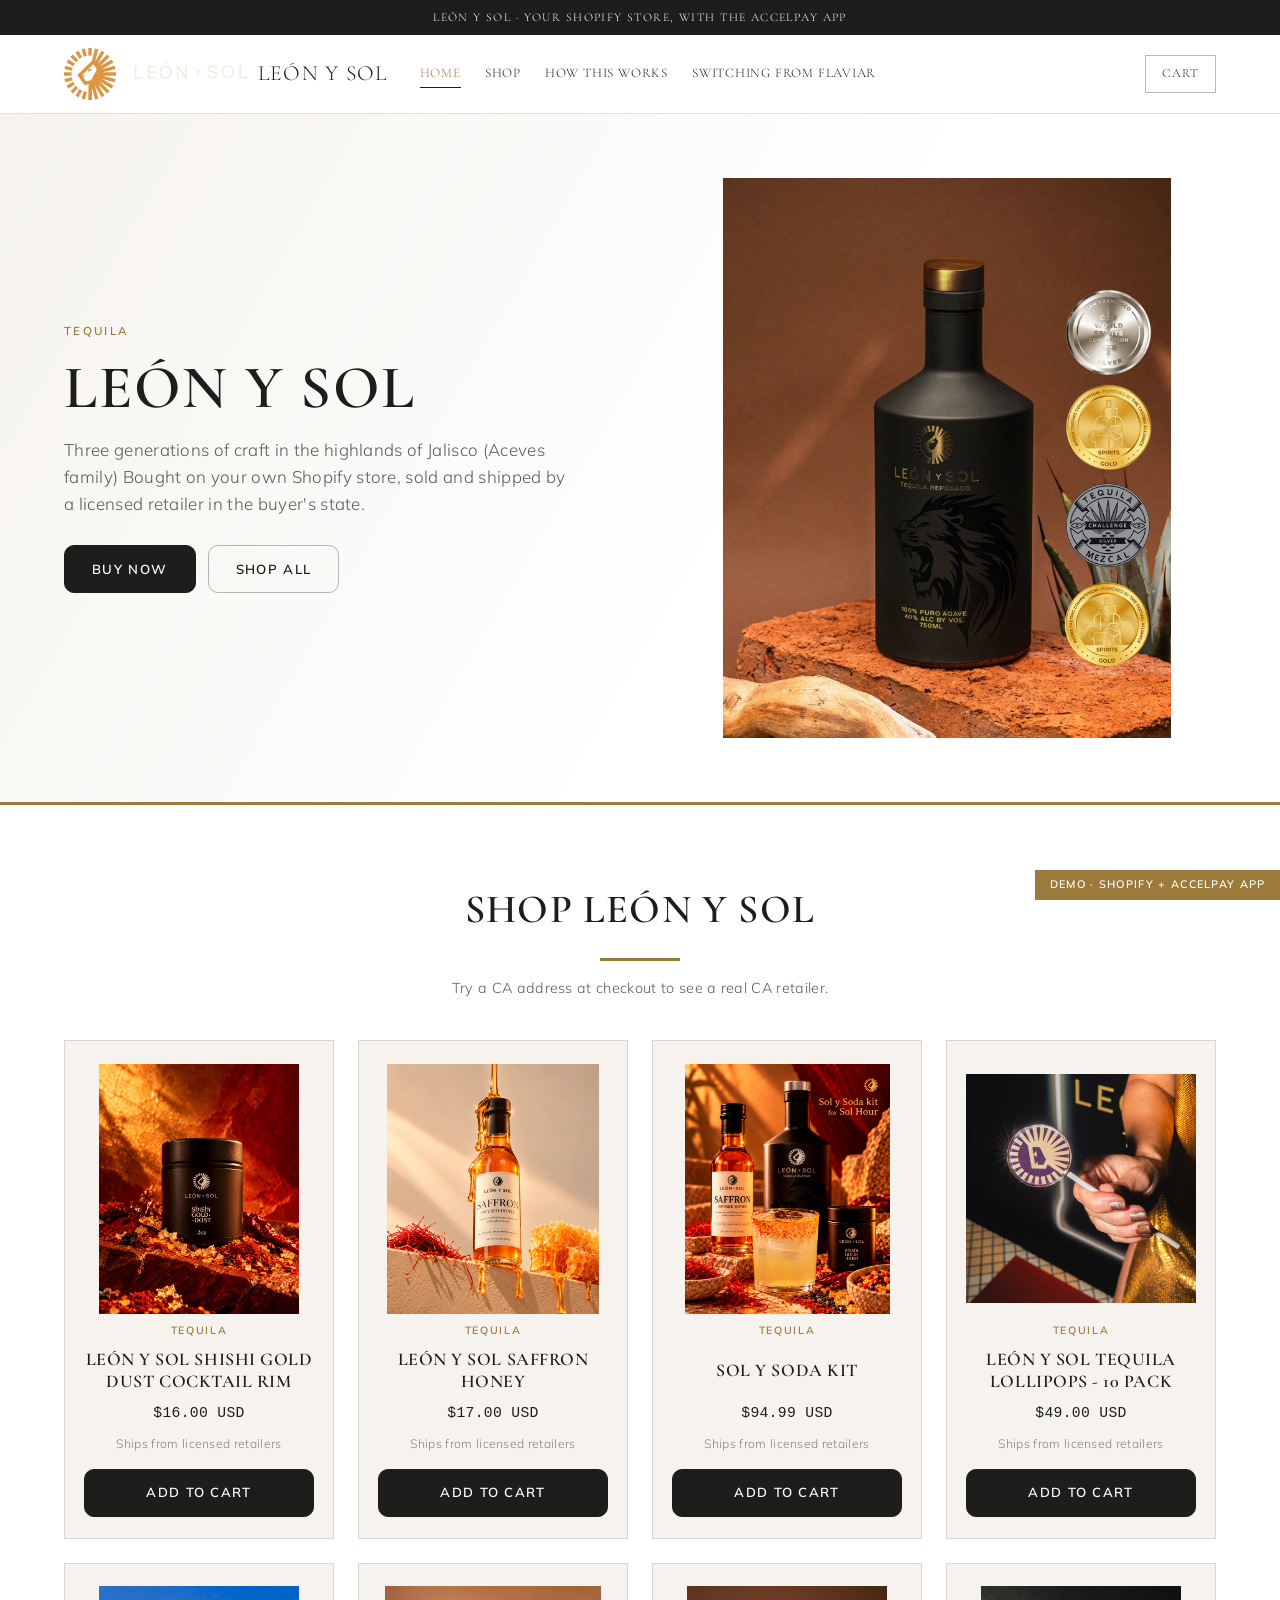
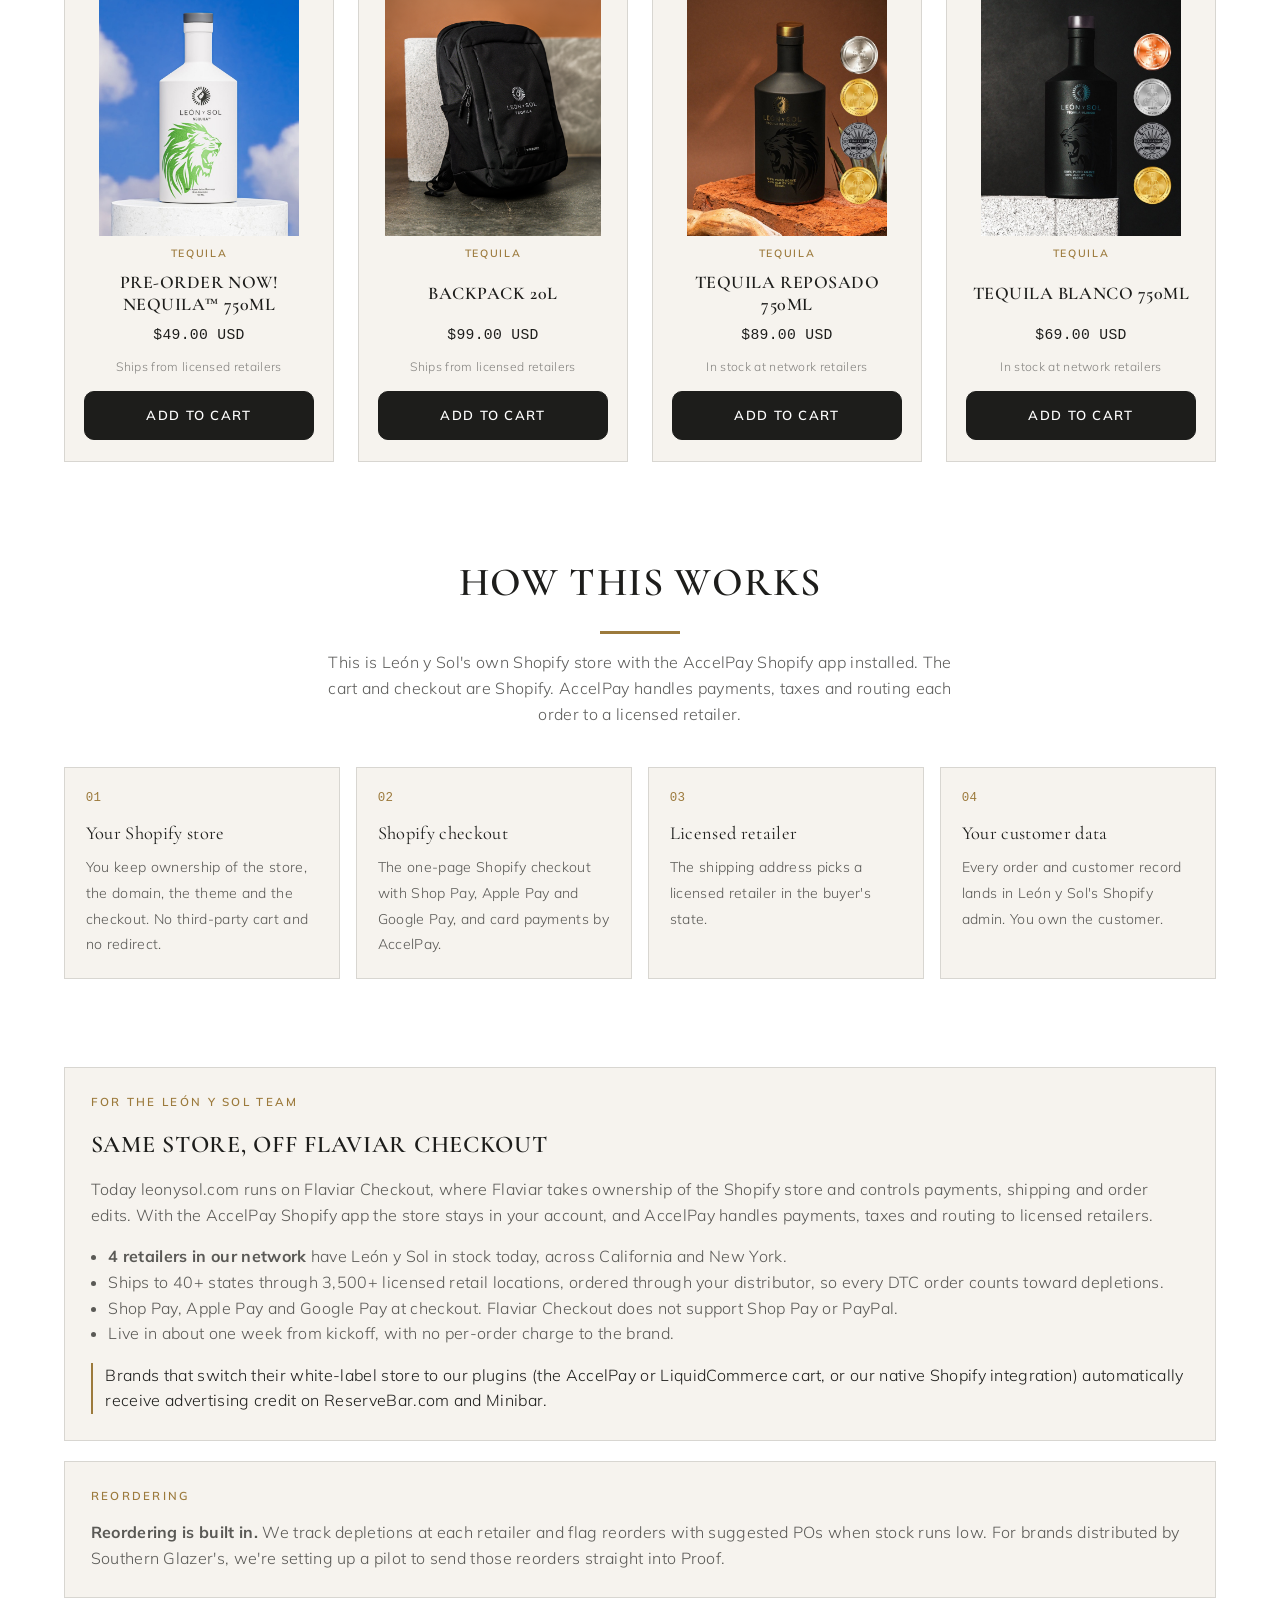
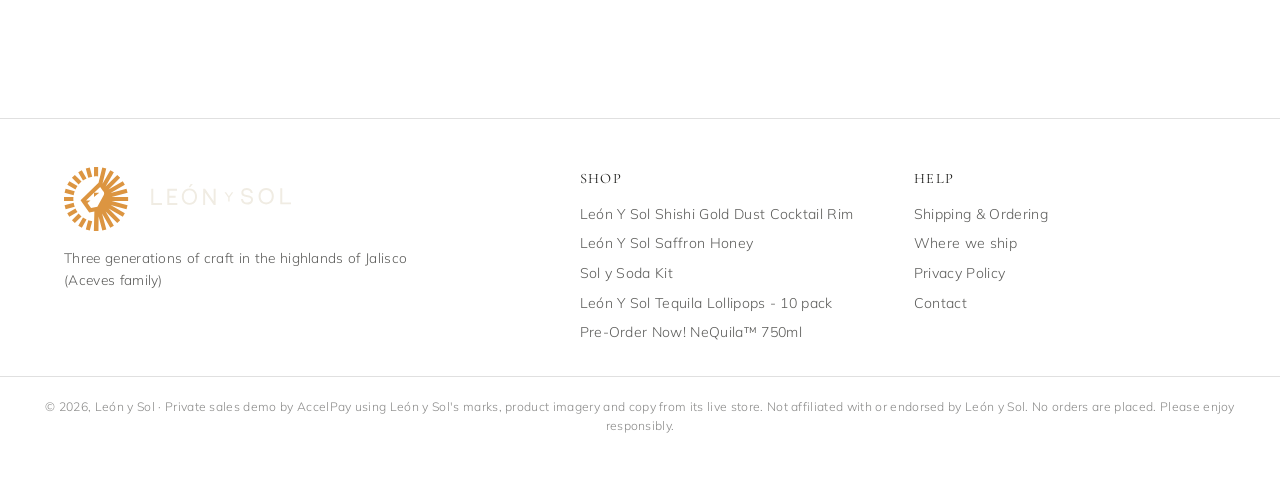
==== index.html @ fed0c5b5 "Flaviar switch demo, Nov 2026" ====
<!doctype html>
<html lang="en">
<head>
<meta charset="utf-8">
<meta name="viewport" content="width=device-width,initial-scale=1">
<title>León y Sol | AccelPay demo</title>
<meta name="robots" content="noindex,nofollow">
<link rel="icon" href="assets/logo.svg">
<link rel="preconnect" href="https://fonts.googleapis.com">
<link rel="preconnect" href="https://fonts.gstatic.com" crossorigin>
<link rel="stylesheet" href="https://fonts.googleapis.com/css2?family=Cormorant+Garamond:wght@500;600;700&family=Mulish:wght@300;400;600;700&display=swap">
<link rel="stylesheet" href="styles.css?v=1">
</head>
<body>
<div class="announce">León y Sol &middot; your Shopify store, with the AccelPay app</div>
<header class="top">
  <div class="hdr">
    <a href="index.html" class="brand-link"><img class="logo" src="assets/logo.svg" alt="León y Sol"><span class="wordmark">León y Sol</span></a>
    <nav class="main">
      <a href="index.html" aria-current="page">Home</a><a href="index.html#shop">Shop</a><a href="index.html#how">How this works</a><a href="index.html#switch">Switching from Flaviar</a>
    </nav>
    <div class="hdr-actions">
      <button class="burger" id="burger" aria-label="Menu">&#9776;</button>
      <button class="cart-pill" data-cart-toggle aria-label="Open cart">
        <span class="lbl">Cart</span>
        <span class="count" data-cart-count hidden>0</span>
      </button>
    </div>
  </div>
</header>

<section class="hero">
  <div class="hero-inner">
    <div>
      <div class="eyebrow">tequila</div>
      <h1>León y Sol</h1>
      <p>Three generations of craft in the highlands of Jalisco (Aceves family) Bought on your own Shopify store, sold and shipped by a licensed retailer in the buyer's state.</p>
      <div style="display:flex;gap:.75rem;flex-wrap:wrap"><a class="btn" href="product.html?p=tequila-reposado-750ml">Buy now</a><a class="btn ghost" href="#shop">Shop all</a></div>
    </div>
    <div class="shot"><img src="assets/p-tequila-reposado-750ml.jpg" alt="Tequila Reposado 750ml"></div>
  </div>
</section>

<section class="band" id="shop">
  <div class="section-head">
    <h2>Shop León y Sol</h2>
    <div class="rule"></div>
    <p style="font-size:.9rem;color:var(--muted)">Try a CA address at checkout to see a real CA retailer.</p>
  </div>
  <div class="grid" id="collection-grid"></div>
</section>

<section class="band" id="how" style="padding-top:1rem">
  <div class="section-head">
    <h2>How this works</h2>
    <div class="rule"></div>
    <p>This is León y Sol's own Shopify store with the AccelPay Shopify app installed. The cart and checkout are Shopify. AccelPay handles payments, taxes and routing each order to a licensed retailer.</p>
  </div>
  <div class="how">
    <div class="step"><span class="n">01</span><b>Your Shopify store</b><span>You keep ownership of the store, the domain, the theme and the checkout. No third-party cart and no redirect.</span></div>
    <div class="step"><span class="n">02</span><b>Shopify checkout</b><span>The one-page Shopify checkout with Shop Pay, Apple Pay and Google Pay, and card payments by AccelPay.</span></div>
    <div class="step"><span class="n">03</span><b>Licensed retailer</b><span>The shipping address picks a licensed retailer in the buyer's state.</span></div>
    <div class="step"><span class="n">04</span><b>Your customer data</b><span>Every order and customer record lands in León y Sol's Shopify admin. You own the customer.</span></div>
  </div>
</section>

<section class="band" id="switch" style="padding-top:1rem">
  <div class="panel">
    <div class="eyebrow">For the León y Sol team</div>
    <h2>Same store, off Flaviar Checkout</h2>
    <p style="margin:0 0 1rem">Today leonysol.com runs on Flaviar Checkout, where Flaviar takes ownership of the Shopify store and controls payments, shipping and order edits. With the AccelPay Shopify app the store stays in your account, and AccelPay handles payments, taxes and routing to licensed retailers.</p>
    <ul style="margin:0 0 1rem;padding-left:1.1rem"><li><b>4 retailers in our network</b> have León y Sol in stock today, across California and New York.</li><li>Ships to 40+ states through 3,500+ licensed retail locations, ordered through your distributor, so every DTC order counts toward depletions.</li><li>Shop Pay, Apple Pay and Google Pay at checkout. Flaviar Checkout does not support Shop Pay or PayPal.</li><li>Live in about one week from kickoff, with no per-order charge to the brand.</li></ul>
    <p class="credit">Brands that switch their white-label store to our plugins (the AccelPay or LiquidCommerce cart, or our native Shopify integration) automatically receive advertising credit on ReserveBar.com and Minibar.</p>
  </div>
  <div class="panel">
    <div class="eyebrow">Reordering</div>
    <p style="margin:0" class="reorder"><b>Reordering is built in.</b> We track depletions at each retailer and flag reorders with suggested POs when stock runs low. For brands distributed by Southern Glazer's, we're setting up a pilot to send those reorders straight into Proof.</p>
  </div>
</section>
<footer class="site">
  <div class="ft">
    <div>
      <img src="assets/logo.svg" alt="León y Sol" style="height:64px;width:auto">
      <p style="font-size:.86rem;margin-top:1rem;max-width:24rem;color:var(--muted)">Three generations of craft in the highlands of Jalisco (Aceves family)</p>
    </div>
    <div><h4>Shop</h4><ul><li><a href="product.html?p=shishi-gold-dust">León Y Sol Shishi Gold Dust Cocktail Rim</a></li><li><a href="product.html?p=saffron-honey">León Y Sol Saffron Honey</a></li><li><a href="product.html?p=sol-y-soda-kit-1">Sol y Soda Kit</a></li><li><a href="product.html?p=10-pack-leon-y-sol-tequila-lollipops">León Y Sol Tequila Lollipops - 10 pack</a></li><li><a href="product.html?p=nequila">Pre-Order Now! NeQuila™ 750ml</a></li></ul></div>
    <div><h4>Help</h4><ul>
      <li><a href="index.html#how">Shipping &amp; Ordering</a></li>
      <li><a href="index.html#how">Where we ship</a></li>
      <li><a href="#">Privacy Policy</a></li>
      <li><a href="#">Contact</a></li></ul></div>
  </div>
  <div class="legal-row">
    &copy; 2026, León y Sol &middot; Private sales demo by AccelPay using León y Sol's marks, product imagery and copy from its live store. Not affiliated with or endorsed by León y Sol.
    No orders are placed. Please enjoy responsibly.
  </div>
</footer>

<div class="scrim" id="scrim"></div>
<aside class="drawer" id="drawer" aria-label="Your cart">
  <div class="dh"><h2>Your cart</h2><button class="x" id="drawer-close" aria-label="Close">&times;</button></div>
  <div class="cols"><span>Product</span><span>Total</span></div>
  <div class="items" id="drawer-items"></div>
  <div class="df" id="drawer-foot"></div>
</aside>
<div class="ribbon">Demo &middot; Shopify + AccelPay app</div>
<script src="data.js?v=1"></script>
<script src="app.js?v=1"></script>
</body>
</html>
---- styles.css ----
/* León y Sol x AccelPay demo. Base: woodsonwhiskey-accelpay-demo. */

:root {
  --black: #ffffff; --panel: #f6f3ee; --panel-2: #ece7df; --ink: #1d1d1b;
  --muted: rgba(29,29,27,.72); --muted-2: rgba(29,29,27,.52); --line: rgba(0,0,0,.12); --line-2: rgba(0,0,0,.28);
  --gold: #1d1d1b; --gold-hi: #9c7a3c; --gold-soft: rgba(0,0,0,.05); --green: #2f6b4f; --red: #c00000;
  --head: #1d1d1b; --btn-ink: #ffffff; --img-bg: #f6f3ee; --drawer-bg: #ffffff; --ann-bg: #1d1d1b; --ann-ink: #ffffff; --co-head-bg: #ffffff;
  --serif: "Cormorant Garamond", Georgia, serif; --sans: "Mulish", -apple-system, BlinkMacSystemFont, "Helvetica Neue", Arial, sans-serif;
  --mono: ui-monospace, SFMono-Regular, Menlo, monospace; --maxw: 1200px; --btn-radius: 10px;
  --cart-glyph: url("data:image/svg+xml;utf8,<svg xmlns='http://www.w3.org/2000/svg' viewBox='0 0 24 24' fill='none' stroke='black' stroke-width='2' stroke-linecap='round' stroke-linejoin='round'><path d='M6 2 3 6v14a2 2 0 0 0 2 2h14a2 2 0 0 0 2-2V6l-3-4z'/><path d='M3 6h18'/><path d='M16 10a4 4 0 0 1-8 0'/></svg>");
}

* { box-sizing: border-box; }
html { scroll-behavior: smooth; }
body {
  margin: 0; background: var(--black); color: var(--ink);
  font-family: var(--sans); font-weight: 300; font-size: 16px; line-height: 1.6;
  letter-spacing: .02em; -webkit-font-smoothing: antialiased;
}
img { max-width: 100%; display: block; }
a { color: inherit; }
button { font: inherit; cursor: pointer; color: inherit; }
:focus-visible { outline: 2px solid var(--gold); outline-offset: 2px; }

/* ---------------------------------------------------------------- header */
.announce {
  background: var(--ann-bg); color: var(--ann-ink); text-align: center;
  font-family: var(--serif); font-size: .74rem; letter-spacing: .12em;
  text-transform: uppercase; padding: .5rem 1rem;
}
header.top { position: sticky; top: 0; z-index: 60; background: var(--black); border-bottom: 1px solid var(--line); }
.hdr { max-width: var(--maxw); margin: 0 auto; padding: .8rem 1.5rem; display: flex; align-items: center; gap: 2rem; }
.hdr img.logo { height: 62px; width: auto; }
nav.main { display: flex; gap: 1.5rem; flex-wrap: wrap; }
nav.main a {
  font-family: var(--serif); font-size: .82rem; letter-spacing: .06em; text-transform: uppercase;
  text-decoration: none; color: var(--head); padding: .2rem 0; border-bottom: 1px solid transparent;
}
nav.main a:hover, nav.main a[aria-current] { color: var(--gold-hi); border-bottom-color: var(--gold); }
.hdr-actions { margin-left: auto; display: flex; align-items: center; gap: .75rem; }
.cart-pill {
  display: inline-flex; align-items: center; gap: .5rem; background: transparent;
  border: 1px solid var(--line-2); color: var(--head); padding: .5rem 1rem;
  font-family: var(--serif); font-size: .78rem; letter-spacing: .08em; text-transform: uppercase;
}
.cart-pill:hover { border-color: var(--gold); color: var(--gold-hi); }
.cart-pill .count {
  background: var(--gold); color: var(--btn-ink); min-width: 1.35rem; height: 1.35rem; border-radius: 999px;
  display: inline-grid; place-items: center; font-family: var(--mono); font-size: .7rem; padding: 0 .3rem;
}
.cart-pill .count[hidden] { display: none; }
.burger { display: none; background: none; border: none; font-size: 1.5rem; line-height: 1; color: var(--head); }

/* ---------------------------------------------------------------- type + buttons */
.eyebrow { font-family: var(--sans); font-size: .72rem; font-weight: 600; letter-spacing: .2em; text-transform: uppercase; color: var(--gold-hi); margin-bottom: .9rem; }
h1, h2, h3 { font-family: var(--serif); font-weight: 400; letter-spacing: .03em; }
.rule { width: 190px; height: 2px; margin: 1.1rem auto 0; background: linear-gradient(90deg, transparent, var(--gold), transparent); }

.btn {
  display: inline-flex; align-items: center; justify-content: center; gap: .5rem;
  background: var(--gold); color: var(--btn-ink); border: 1px solid var(--gold); border-radius: var(--btn-radius, 0);
  padding: .8rem 1.7rem; font-family: var(--sans); font-weight: 600; font-size: .82rem;
  letter-spacing: .1em; text-transform: uppercase; text-decoration: none;
}
.btn:hover { background: var(--gold-hi); border-color: var(--gold-hi); }
.btn.ghost { background: transparent; color: var(--head); border-color: var(--line-2); }
.btn.ghost:hover { border-color: var(--gold); color: var(--gold-hi); }
.btn:disabled { opacity: .4; cursor: not-allowed; }
.btn.block { width: 100%; }

/* ---------------------------------------------------------------- hero */
.hero { position: relative; overflow: hidden; border-bottom: 1px solid var(--line); }
.hero-inner { max-width: var(--maxw); margin: 0 auto; padding: 4rem 1.5rem; display: grid; grid-template-columns: 1.05fr 1fr; gap: 3rem; align-items: center; }
.hero h1 { font-size: clamp(2.3rem, 5.4vw, 3.8rem); line-height: 1.08; margin: 0 0 1rem; text-transform: uppercase; }
.hero p { color: var(--muted); font-size: 1.06rem; margin: 0 0 1.7rem; max-width: 32rem; }
.hero .shot img { width: 100%; max-height: 560px; object-fit: contain; }

/* ---------------------------------------------------------------- sections */
.band { max-width: var(--maxw); margin: 0 auto; padding: 4.5rem 1.5rem; }
.section-head { text-align: center; margin-bottom: 2.5rem; }
.section-head h2 { font-size: clamp(1.8rem, 4vw, 2.5rem); margin: 0; text-transform: uppercase; }
.section-head p { color: var(--muted); margin: 1rem auto 0; max-width: 40rem; }

.grid { display: grid; grid-template-columns: repeat(auto-fill, minmax(240px, 1fr)); gap: 1.5rem; }
.card {
  background: var(--panel); border: 1px solid var(--line); padding: 1.4rem 1.2rem 1.3rem;
  display: flex; flex-direction: column; gap: .55rem; text-align: center; text-decoration: none; color: inherit;
}
.card:hover { border-color: var(--gold); }
.card .shot { height: 250px; display: grid; place-items: center; overflow: hidden; }
.card .shot img { max-height: 250px; width: auto; object-fit: contain; }
.card h3 { font-size: 1.12rem; margin: 0; line-height: 1.25; text-transform: uppercase; min-height: 2.8rem; display: grid; place-items: center; }
.card .tag { font-size: .66rem; font-weight: 600; letter-spacing: .16em; text-transform: uppercase; color: var(--gold-hi); }
.card .price { font-family: var(--mono); font-size: .92rem; margin-top: auto; }
.card .avail { font-size: .76rem; color: var(--muted-2); }

.split { display: grid; grid-template-columns: 1fr 1fr; gap: 3rem; align-items: center; }
.split img { width: 100%; }
.split p { color: var(--muted); }

/* how it works */
.how { display: grid; grid-template-columns: repeat(4, 1fr); gap: 1rem; }
.how .step { border: 1px solid var(--line); padding: 1.3rem; background: var(--panel); }
.how .step b { display: block; font-family: var(--serif); font-weight: 400; font-size: 1.15rem; margin-bottom: .4rem; color: var(--head); }
.how .step span { font-size: .88rem; color: var(--muted); }
.how .step .n { font-family: var(--mono); color: var(--gold-hi); font-size: .78rem; display: block; margin-bottom: .6rem; }

.rb-note {
  display: flex; align-items: center; gap: .75rem; border: 1px solid var(--line); background: var(--panel);
  padding: .7rem .9rem; font-size: .84rem; color: var(--muted);
}
.rb-note b { color: var(--head); font-weight: 600; }
.rb-note a { color: var(--gold-hi); }
.rb-mark { font-family: var(--serif); font-size: .72rem; letter-spacing: .14em; text-transform: uppercase; border: 1px solid var(--gold); color: var(--gold-hi); padding: .2rem .45rem; white-space: nowrap; }

/* ---------------------------------------------------------------- product page (Shopify theme) */
.pdp { display: grid; grid-template-columns: minmax(0,1fr) minmax(0,1fr); gap: 3rem; align-items: start; }
.pdp .gallery { display: flex; flex-direction: column; gap: .8rem; min-width: 0; }
.pdp .gallery .main { background: var(--img-bg); display: grid; place-items: center; min-height: 420px; }
.pdp .gallery .main img { max-height: 560px; width: auto; object-fit: contain; }
.pdp .thumbs { display: flex; gap: .5rem; }
.pdp .thumbs button { width: 64px; height: 64px; border: 1px solid var(--line); background: var(--img-bg); padding: 3px; display: grid; place-items: center; }
.pdp .thumbs button[aria-selected="true"] { border-color: var(--gold); }
.pdp .thumbs img { max-height: 100%; width: auto; }
.pdp .info { display: flex; flex-direction: column; gap: 1rem; min-width: 0; padding-left: 1.5rem; border-left: 1px solid var(--line); }
.pdp h1 { font-size: 2rem; margin: 0; text-transform: uppercase; line-height: 1.15; }
.pdp .price { font-size: 1.05rem; }
.pdp .small { font-size: .8rem; color: var(--muted); }
.pdp .small a { color: var(--gold-hi); }
.pdp .qty-wrap { display: flex; flex-direction: column; gap: .35rem; font-size: .8rem; color: var(--muted); }
.pdp .desc p { color: var(--muted); margin: 0 0 .9rem; font-size: .95rem; }
.pdp .desc b { color: var(--head); font-weight: 600; }
.qty { display: inline-flex; align-items: center; border: 1px solid var(--line-2); width: max-content; }
.qty button { background: none; border: none; width: 2.6rem; min-height: 2.8rem; font-size: 1.1rem; }
.qty span, .qty input { font-family: var(--sans); min-width: 2.2rem; text-align: center; font-size: .95rem; }
.atc { max-width: 380px; }
.fulfil-line { display: flex; gap: .6rem; align-items: flex-start; font-size: .82rem; color: var(--muted); border: 1px solid var(--line); padding: .7rem .8rem; max-width: 460px; }
.fulfil-line img { width: 22px; height: 22px; border-radius: 5px; flex: none; }
.notice { font-size: .85rem; color: var(--muted); border-left: 2px solid var(--gold); padding: .2rem 0 .2rem .75rem; }

/* ---------------------------------------------------------------- Shopify cart drawer (Dawn-style) */
.scrim { position: fixed; inset: 0; background: rgba(0,0,0,.6); opacity: 0; pointer-events: none; transition: opacity .25s; z-index: 90; }
.scrim.on { opacity: 1; pointer-events: auto; }
.drawer { position: fixed; top: 0; right: 0; height: 100%; width: min(420px, 100%); background: var(--drawer-bg); border-left: 1px solid var(--line); z-index: 100; display: flex; flex-direction: column; transform: translateX(100%); transition: transform .28s ease; }
.drawer.on { transform: none; }
.drawer .dh { display: flex; align-items: center; justify-content: space-between; padding: 1.4rem 1.5rem 1rem; }
.drawer .dh h2 { font-size: 1.5rem; margin: 0; }
.drawer .x { background: none; border: none; font-size: 1.7rem; line-height: 1; color: var(--muted); }
.drawer .cols { display: flex; justify-content: space-between; font-size: .66rem; letter-spacing: .12em; text-transform: uppercase; color: var(--muted-2); padding: 0 1.5rem .6rem; border-bottom: 1px solid var(--line); }
.drawer .items { flex: 1; overflow-y: auto; padding: 0 1.5rem; }
.cline { display: grid; grid-template-columns: 76px minmax(0,1fr) auto; gap: 1rem; padding: 1.2rem 0; border-bottom: 1px solid var(--line); }
.cline .im { background: var(--img-bg); display: grid; place-items: center; height: 92px; }
.cline .im img { max-height: 88px; width: auto; }
.cline .nm { font-size: .92rem; line-height: 1.3; }
.cline .pr { font-size: .84rem; color: var(--muted); margin: .2rem 0 .6rem; }
.cline .qrow { display: flex; align-items: center; gap: .6rem; }
.cline .qty button { min-height: 2.2rem; width: 2.2rem; }
.cline .rm { background: none; border: none; color: var(--muted); font-size: 1rem; padding: 0; }
.cline .tot { font-size: .9rem; }
.empty { text-align: center; color: var(--muted); padding: 3rem 1rem; }
.drawer .df { border-top: 1px solid var(--line); padding: 1.2rem 1.5rem 1.5rem; display: flex; flex-direction: column; gap: .7rem; }
.drawer .df .est { display: flex; justify-content: space-between; font-size: 1rem; }
.drawer .df .small { font-size: .78rem; color: var(--muted); }

/* ---------------------------------------------------------------- Shopify one-page checkout */
body.co { background: #fff; color: #141414; font-family: -apple-system, BlinkMacSystemFont, "Segoe UI", Roboto, "Helvetica Neue", Arial, sans-serif; font-weight: 400; letter-spacing: 0; }
.co-head { border-bottom: 1px solid #dedede; background: var(--co-head-bg); }
.co-head .in { max-width: 1100px; margin: 0 auto; padding: .9rem 1.5rem; display: flex; align-items: center; justify-content: space-between; }
.co-head img { height: 54px; width: auto; }
.co-head a.bag { color: var(--gold-hi); font-size: .85rem; text-decoration: none; }
.checkout { display: grid; grid-template-columns: minmax(0,1.15fr) minmax(0,1fr); min-height: calc(100vh - 80px); }
.co-left { padding: 2.2rem clamp(1rem, 4vw, 3.5rem); min-width: 0; }
.co-left .inner { max-width: 560px; margin-left: auto; }
.co-right { background: #f5f5f5; border-left: 1px solid #dedede; padding: 2.2rem clamp(1rem, 3vw, 3rem); min-width: 0; }
.co-right .inner { max-width: 440px; position: sticky; top: 1.5rem; }
.co-h { font-size: 1.3rem; font-weight: 600; margin: 1.8rem 0 .8rem; display: flex; align-items: baseline; justify-content: space-between; gap: 1rem; }
.co-h:first-child { margin-top: 0; }
.co-h small { font-size: .82rem; font-weight: 400; color: #707070; }
.co-field { width: 100%; border: 1px solid #d9d9d9; border-radius: 5px; padding: .85rem .8rem; font: inherit; font-size: .92rem; margin-bottom: .7rem; background: #fff; color: #141414; min-width: 0; }
.co-field:focus { outline: none; border-color: #000; box-shadow: 0 0 0 1px #000; }
.co-row { display: grid; grid-template-columns: 1fr 1fr; gap: .7rem; }
.co-row3 { display: grid; grid-template-columns: 1.3fr 1fr 1fr; gap: .7rem; }
.co-chk { display: flex; gap: .55rem; align-items: center; font-size: .86rem; margin: .1rem 0 .4rem; }
.co-chk input { accent-color: #000; width: 16px; height: 16px; }
.co-empty { background: #f5f5f5; border-radius: 5px; padding: 1rem; font-size: .88rem; color: #707070; }
.rates { border: 1px solid #d9d9d9; border-radius: 5px; overflow: hidden; }
.rate { display: flex; align-items: center; gap: .8rem; padding: .95rem .9rem; border-bottom: 1px solid #d9d9d9; cursor: pointer; }
.rate:last-child { border-bottom: none; }
.rate.on { background: #f6f3ec; box-shadow: inset 0 0 0 1px #000; }
.rate input { accent-color: #000; width: 17px; height: 17px; flex: none; }
.rate .ic { width: 30px; height: 30px; border-radius: 7px; flex: none; }
.rate .t { flex: 1; min-width: 0; font-size: .9rem; }
.rate .t span { display: block; color: #707070; font-size: .8rem; margin-top: .1rem; }
.rate .p { font-size: .9rem; font-weight: 600; white-space: nowrap; }
.callout { display: flex; gap: .55rem; align-items: flex-start; font-size: .78rem; color: #5b4a26; background: #f6f1e6; border: 1px solid #e6dcc6; border-radius: 5px; padding: .6rem .75rem; margin-top: .7rem; }
.callout b { font-weight: 600; }
.callout .dot { width: 8px; height: 8px; border-radius: 50%; background: var(--gold); flex: none; margin-top: .35rem; }
.pay-box { border: 1px solid #d9d9d9; border-radius: 5px; overflow: hidden; }
.pay-box .ph { display: flex; justify-content: space-between; align-items: center; background: #f6f3ec; padding: .85rem .9rem; border-bottom: 1px solid #d9d9d9; font-size: .9rem; box-shadow: inset 0 0 0 1px #000; }
.pay-box .ph .cards { display: flex; gap: .3rem; }
.pay-box .ph .cards span { font-size: .62rem; font-weight: 700; border: 1px solid #cfcfcf; border-radius: 3px; padding: .1rem .3rem; background: #fff; color: #333; }
.pay-box .pb { padding: .9rem; background: #fafafa; }
.pay-btn { width: 100%; background: #000; color: #fff; border: none; border-radius: 5px; padding: 1.1rem; font-size: 1.05rem; font-weight: 600; margin-top: 1.2rem; }
.pay-btn:disabled { opacity: .4; cursor: not-allowed; }
.co-legal { font-size: .76rem; color: #707070; margin-top: .9rem; }
.co-links { display: flex; gap: 1rem; flex-wrap: wrap; font-size: .76rem; color: #707070; border-top: 1px solid #e3e3e3; margin-top: 2rem; padding-top: 1rem; }
.os-item { display: flex; gap: .9rem; align-items: center; padding: .4rem 0 1rem; }
.os-item .im { width: 64px; height: 64px; border: 1px solid #dedede; border-radius: 8px; background: var(--img-bg); position: relative; display: grid; place-items: center; padding: 4px; flex: none; }
.os-item .im img { max-height: 100%; width: auto; }
.os-item .im .q { position: absolute; top: -9px; right: -9px; background: #666; color: #fff; min-width: 21px; height: 21px; border-radius: 11px; font-size: .74rem; display: grid; place-items: center; padding: 0 5px; }
.os-item .nm { flex: 1; min-width: 0; font-size: .88rem; }
.os-item .nm span { display: block; color: #707070; font-size: .78rem; }
.os-item .pr { font-size: .88rem; }
.os-disc { display: flex; gap: .6rem; margin: .6rem 0 1.2rem; }
.os-disc input { flex: 1; min-width: 0; border: 1px solid #d9d9d9; border-radius: 5px; padding: .8rem; font: inherit; font-size: .9rem; }
.os-disc button { border: 1px solid #d9d9d9; background: #ececec; color: #777; border-radius: 5px; padding: 0 1.1rem; font-weight: 600; }
.os-line { display: flex; justify-content: space-between; font-size: .88rem; padding: .3rem 0; gap: 1rem; }
.os-line .m { color: #555; }
.os-line.total { font-size: 1.2rem; font-weight: 600; padding-top: .8rem; }
.os-line.total small { font-size: .74rem; color: #707070; font-weight: 400; margin-right: .4rem; }
.thanks { max-width: 600px; margin: 0 auto; padding: 4rem 1.5rem; text-align: center; }
.thanks h1 { font-size: 2rem; margin: 0 0 .5rem; font-weight: 600; font-family: inherit; letter-spacing: 0; }
.thanks p { color: #555; }
.thanks .num { font-family: var(--mono); color: #000; }

/* express checkout buttons (Shopify accelerated checkout) */
.xpay { display: grid; grid-template-columns: repeat(3, minmax(0,1fr)); gap: .5rem; }
.xpay .xb { height: 42px; border: none; border-radius: 5px; display: flex; align-items: center; justify-content: center; gap: .15rem; font-family: -apple-system, BlinkMacSystemFont, "Segoe UI", Roboto, Arial, sans-serif; font-size: 1.05rem; color: #fff; letter-spacing: 0; text-transform: none; }
.xpay.big .xb { height: 48px; }
.xpay .xb span { font-weight: 500; }
.xpay .shop { background: #5a31f4; }
.xpay .shop b { font-weight: 800; font-style: italic; letter-spacing: -.02em; margin-right: .1rem; }
.xpay .apple { background: #000; border: 1px solid #333; }
.xpay .google { background: #000; border: 1px solid #333; }
.xpay .google .g { font-weight: 700; background: linear-gradient(90deg,#4285f4,#ea4335,#fbbc05,#34a853); -webkit-background-clip: text; background-clip: text; color: transparent; margin-right: .15rem; }
.xp-title { text-align: center; font-size: .85rem; color: #707070; margin-bottom: .6rem; }
.or { display: flex; align-items: center; gap: .8rem; color: #707070; font-size: .78rem; margin: 1.4rem 0 .6rem; }
.or::before, .or::after { content: ""; flex: 1; height: 1px; background: #dedede; }

/* panel on the home page */
.panel { background: var(--panel); border: 1px solid var(--line); padding: 1.6rem; }
.panel + .panel { margin-top: 1.25rem; }
.panel h2 { margin: 0 0 .8rem; font-size: 1.5rem; text-transform: uppercase; }
.panel p, .panel li { color: var(--muted); }
.panel .credit { border-left: 2px solid var(--gold); padding-left: .8rem; margin: 0; color: var(--ink); }

/* ---------------------------------------------------------------- footer */
footer.site { border-top: 1px solid var(--line); margin-top: 3rem; }
.ft { max-width: var(--maxw); margin: 0 auto; padding: 3rem 1.5rem 2rem; display: grid; grid-template-columns: 1.6fr 1fr 1fr; gap: 2rem; }
.ft h4 { font-family: var(--serif); font-weight: 400; font-size: .9rem; letter-spacing: .1em; text-transform: uppercase; color: var(--head); margin: 0 0 .8rem; }
.ft ul { list-style: none; margin: 0; padding: 0; display: flex; flex-direction: column; gap: .45rem; font-size: .88rem; color: var(--muted); }
.ft a { text-decoration: none; }
.ft a:hover { color: var(--gold-hi); }
.legal-row { border-top: 1px solid var(--line); padding: 1.25rem 1.5rem 3rem; text-align: center; font-size: .76rem; color: var(--muted-2); }

.ribbon { position: fixed; right: 0; bottom: 0; z-index: 120; background: var(--gold); color: var(--btn-ink); font-size: .68rem; font-weight: 600; letter-spacing: .12em; text-transform: uppercase; padding: .4rem .9rem; }

/* ---------------------------------------------------------------- responsive */
@media (max-width: 960px) {
  .pdp { grid-template-columns: 1fr; gap: 1.5rem; }
  .pdp .info { padding-left: 0; border-left: 0; }
  .checkout { grid-template-columns: 1fr; }
  .co-right { border-left: 0; border-top: 1px solid #dedede; order: -1; }
  .co-left .inner, .co-right .inner { margin: 0 auto; position: static; }
  .hero-inner, .split { grid-template-columns: 1fr; gap: 2rem; }
  .how { grid-template-columns: 1fr 1fr; }
  .ft { grid-template-columns: 1fr 1fr; }
}
@media (max-width: 720px) {
  .co-row, .co-row3 { grid-template-columns: 1fr; gap: 0; }
  .pdp .gallery .main { min-height: 300px; }
  .pdp .gallery .main img { max-height: 340px; }
  .hdr { padding: .6rem 1rem; gap: .75rem; position: relative; }
  .hdr img.logo { height: 46px; }
  nav.main { display: none; }
  nav.main.open { display: flex; flex-direction: column; position: absolute; top: 100%; left: 0; right: 0; background: var(--black); border-bottom: 1px solid var(--line); padding: 1rem 1.5rem; gap: .9rem; }
  .burger { display: block; }
  .hdr-actions { margin-left: auto; }
  .cart-pill { padding: .5rem .8rem; }
  .cart-pill .lbl { display: none; }
  .cart-pill::before { content: ""; width: 1rem; height: 1rem; flex: none; background: currentColor; -webkit-mask: var(--cart-glyph) center/contain no-repeat; mask: var(--cart-glyph) center/contain no-repeat; }
  .band { padding: 3rem 1rem; }
  .hero-inner { padding: 2.5rem 1rem; }
  .how { grid-template-columns: 1fr; }
  .ft { grid-template-columns: 1fr; padding: 2.5rem 1rem 1.5rem; }
  .rb-note { flex-wrap: wrap; }
}


.brand-link { display: flex; align-items: center; gap: .6rem; text-decoration: none; }
.hdr img.logo { height: 52px; max-width: 200px; object-fit: contain; }
.wordmark { font-family: var(--serif); font-size: 1.35rem; letter-spacing: .06em; text-transform: uppercase; color: var(--head); white-space: nowrap; }
.co-head img { height: 44px; max-width: 200px; object-fit: contain; }
h1, h2, h3 { font-weight: 600; }
.hero { background: linear-gradient(120deg, var(--panel) 0%, var(--black) 60%); border-bottom: 3px solid var(--gold-hi); }
.rule { background: var(--gold-hi); height: 3px; width: 80px; }
.card .shot { background: var(--img-bg); }
.card:hover { border-color: var(--gold-hi); }
.btn:hover, .btn.ghost:hover { filter: brightness(1.15); }
.panel .credit { border-left-color: var(--gold-hi); }
.ribbon { background: var(--gold-hi); color: #fff; }
.cart-pill .count { background: var(--gold-hi); color: #fff; }
.callout .dot { background: var(--gold-hi); }
@media (max-width: 720px) { .wordmark { display: none; } }
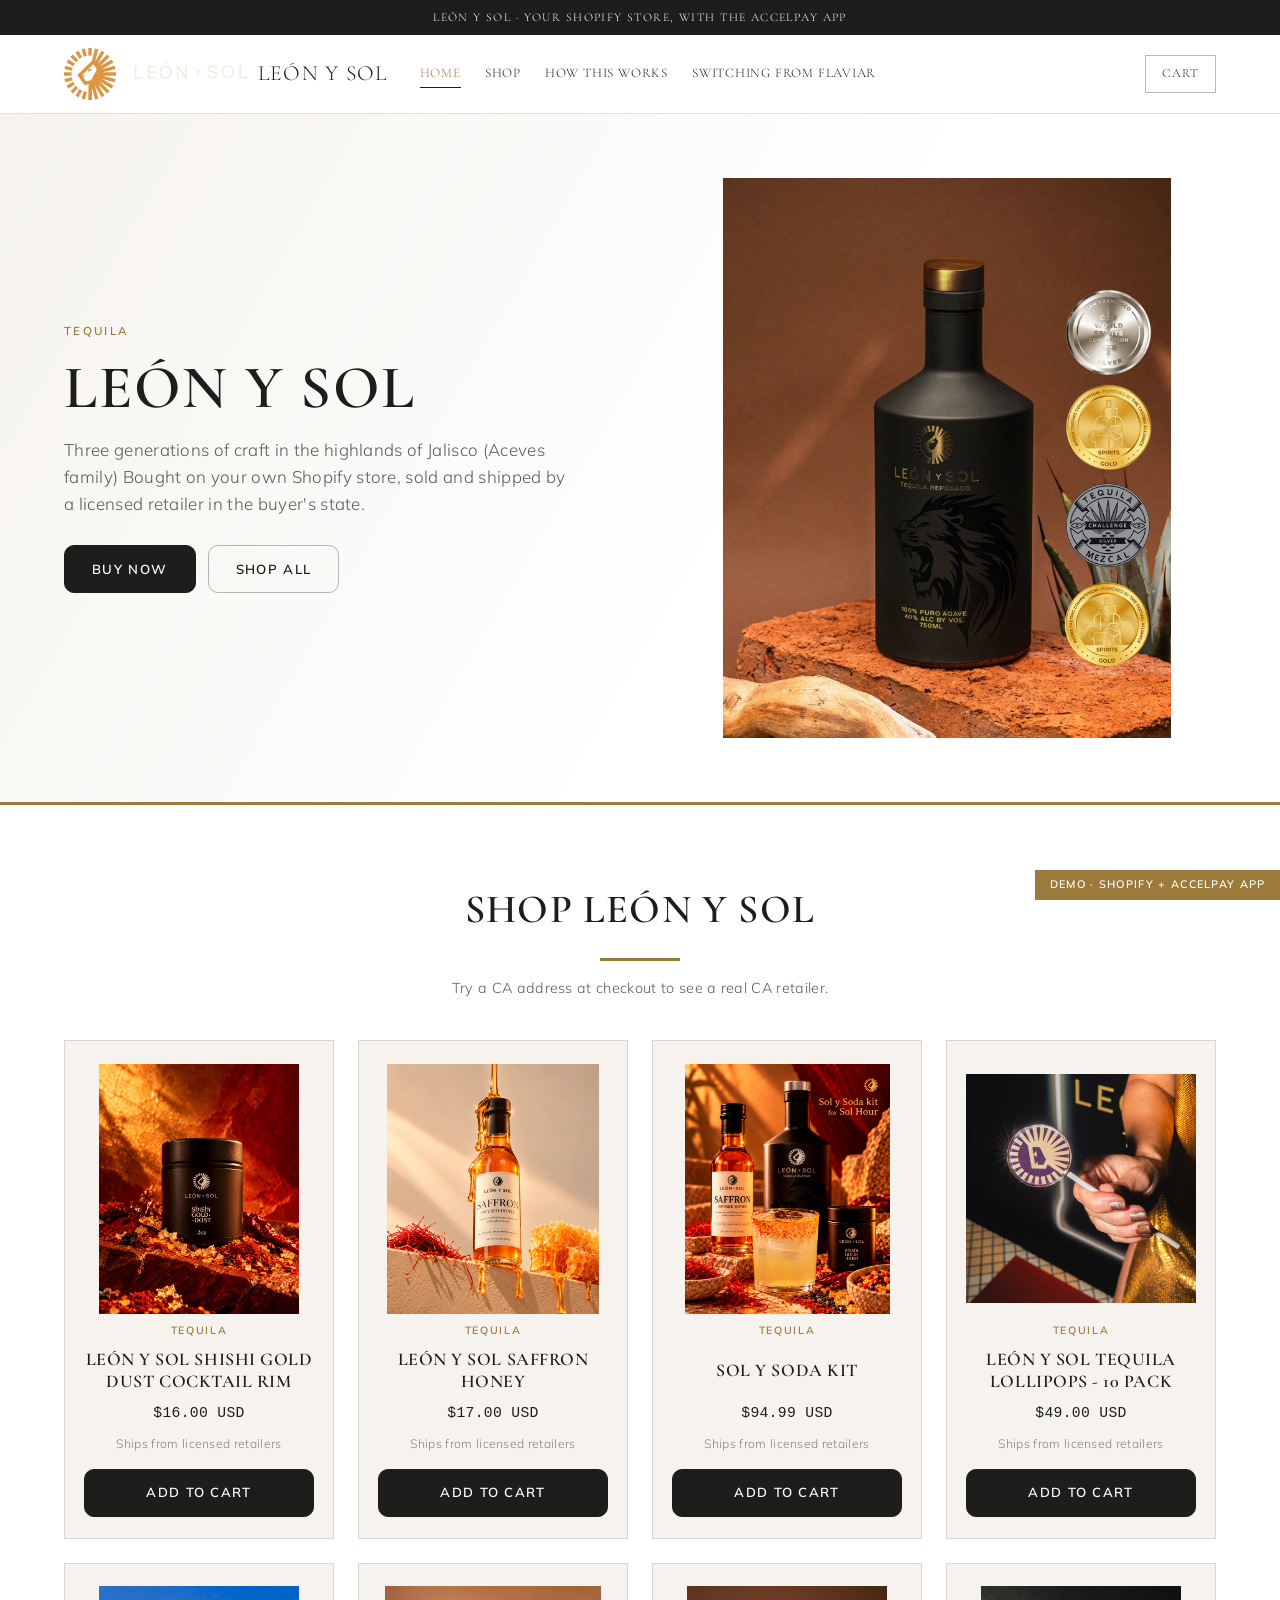
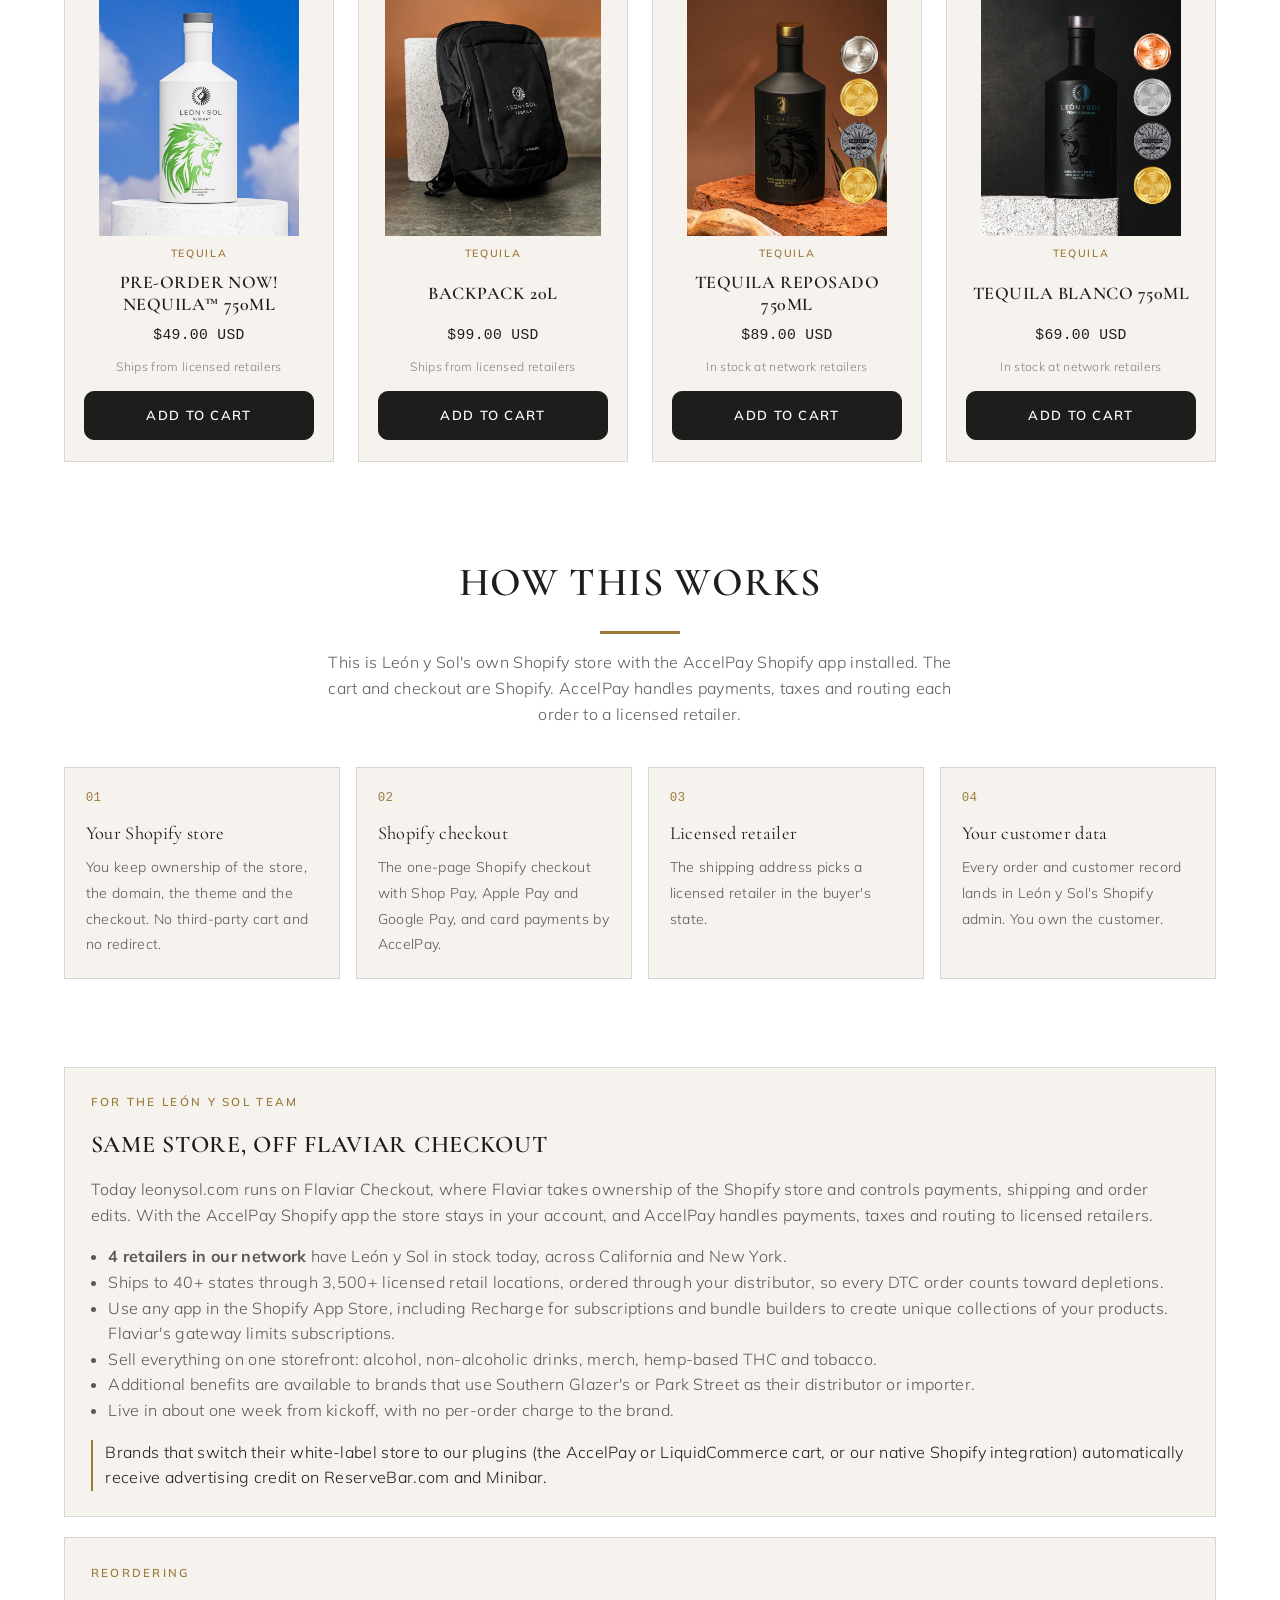
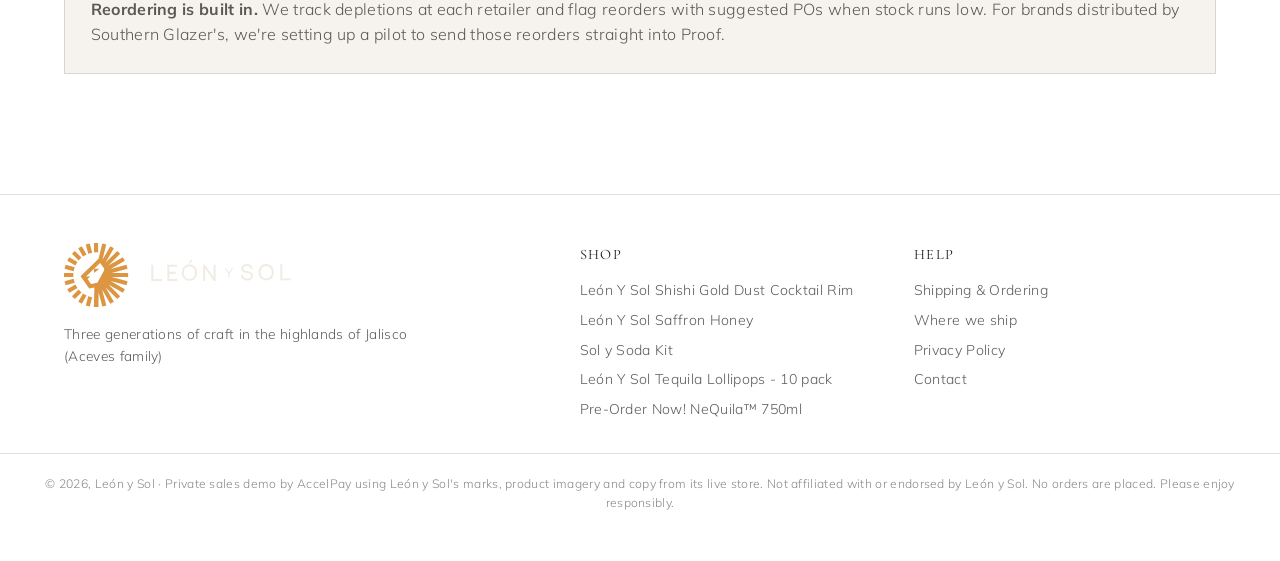
==== commit 151e8c66: "Update value props: Shopify apps, multi-category, distributor benefits" ====
--- a/index.html
+++ b/index.html
@@ -69,7 +69,7 @@
     <div class="eyebrow">For the León y Sol team</div>
     <h2>Same store, off Flaviar Checkout</h2>
     <p style="margin:0 0 1rem">Today leonysol.com runs on Flaviar Checkout, where Flaviar takes ownership of the Shopify store and controls payments, shipping and order edits. With the AccelPay Shopify app the store stays in your account, and AccelPay handles payments, taxes and routing to licensed retailers.</p>
-    <ul style="margin:0 0 1rem;padding-left:1.1rem"><li><b>4 retailers in our network</b> have León y Sol in stock today, across California and New York.</li><li>Ships to 40+ states through 3,500+ licensed retail locations, ordered through your distributor, so every DTC order counts toward depletions.</li><li>Shop Pay, Apple Pay and Google Pay at checkout. Flaviar Checkout does not support Shop Pay or PayPal.</li><li>Live in about one week from kickoff, with no per-order charge to the brand.</li></ul>
+    <ul style="margin:0 0 1rem;padding-left:1.1rem"><li><b>4 retailers in our network</b> have León y Sol in stock today, across California and New York.</li><li>Ships to 40+ states through 3,500+ licensed retail locations, ordered through your distributor, so every DTC order counts toward depletions.</li><li>Use any app in the Shopify App Store, including Recharge for subscriptions and bundle builders to create unique collections of your products. Flaviar's gateway limits subscriptions.</li><li>Sell everything on one storefront: alcohol, non-alcoholic drinks, merch, hemp-based THC and tobacco.</li><li>Additional benefits are available to brands that use Southern Glazer's or Park Street as their distributor or importer.</li><li>Live in about one week from kickoff, with no per-order charge to the brand.</li></ul>
     <p class="credit">Brands that switch their white-label store to our plugins (the AccelPay or LiquidCommerce cart, or our native Shopify integration) automatically receive advertising credit on ReserveBar.com and Minibar.</p>
   </div>
   <div class="panel">
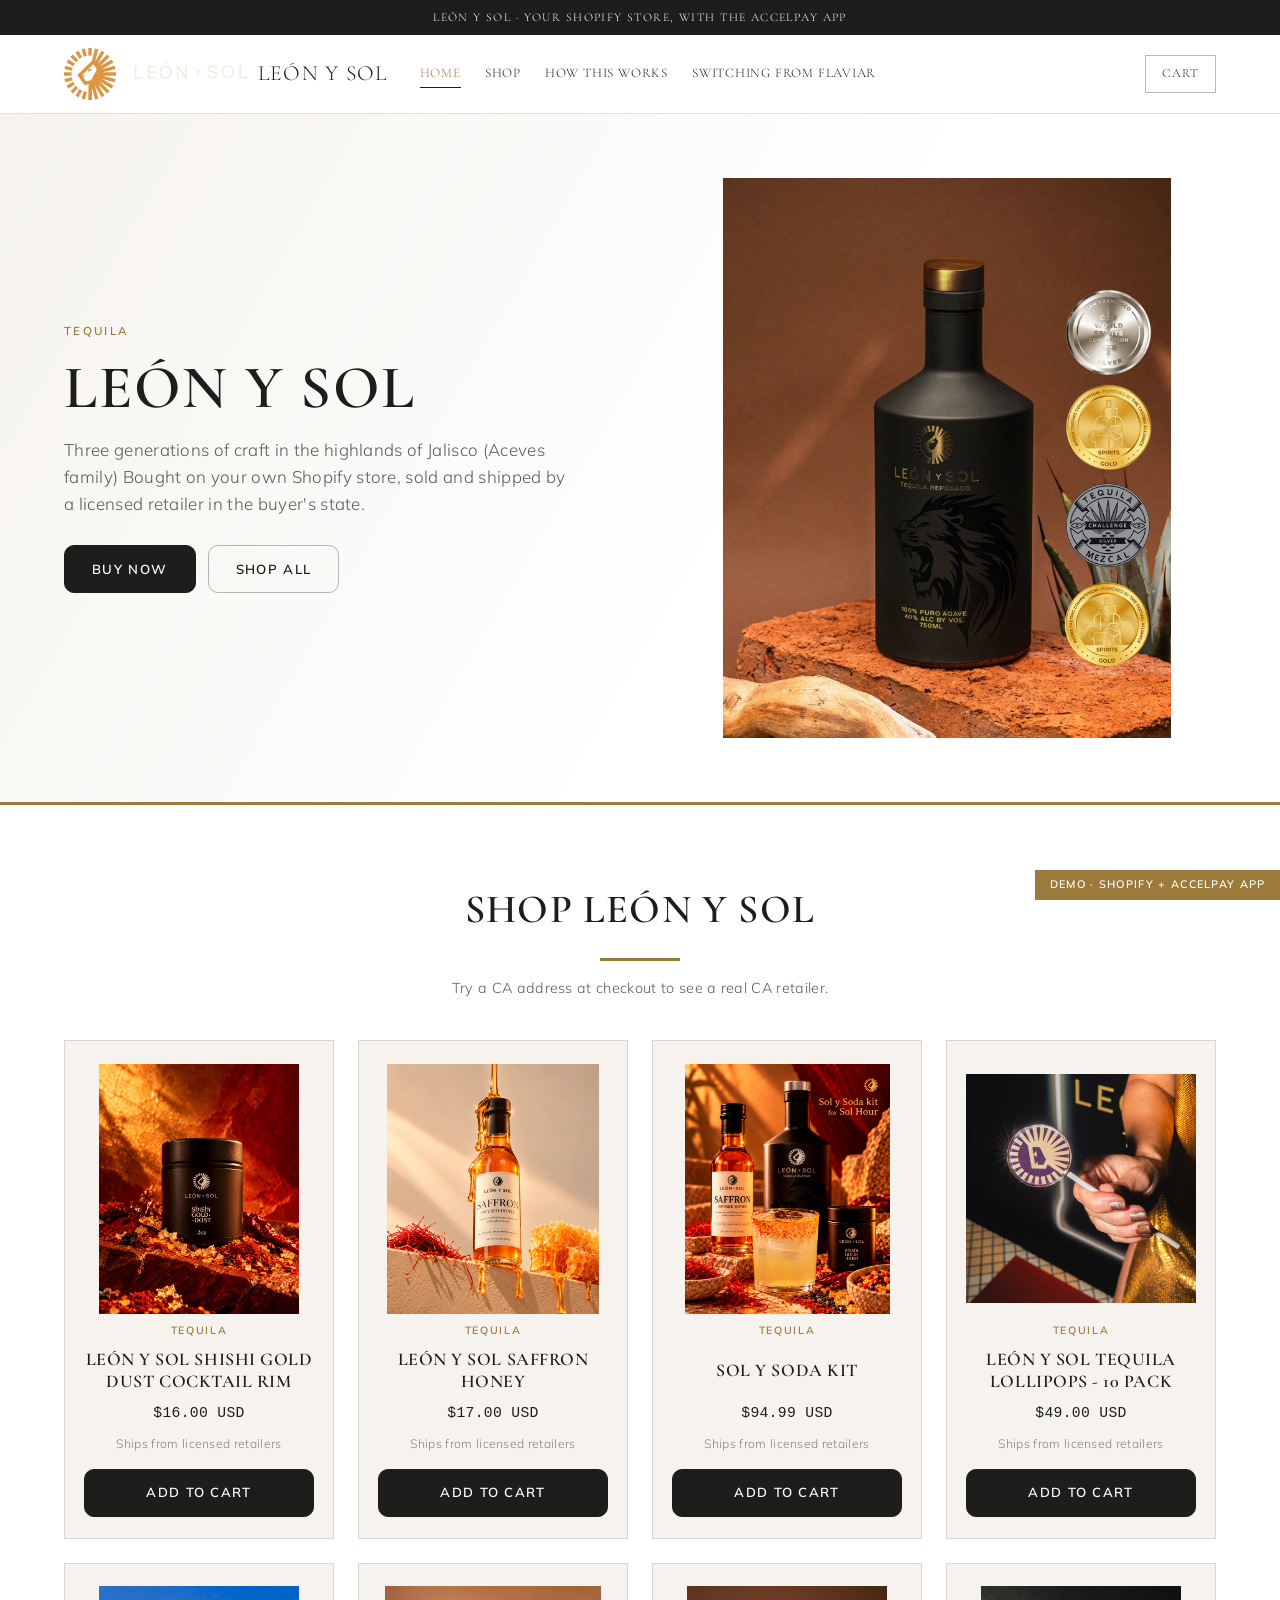
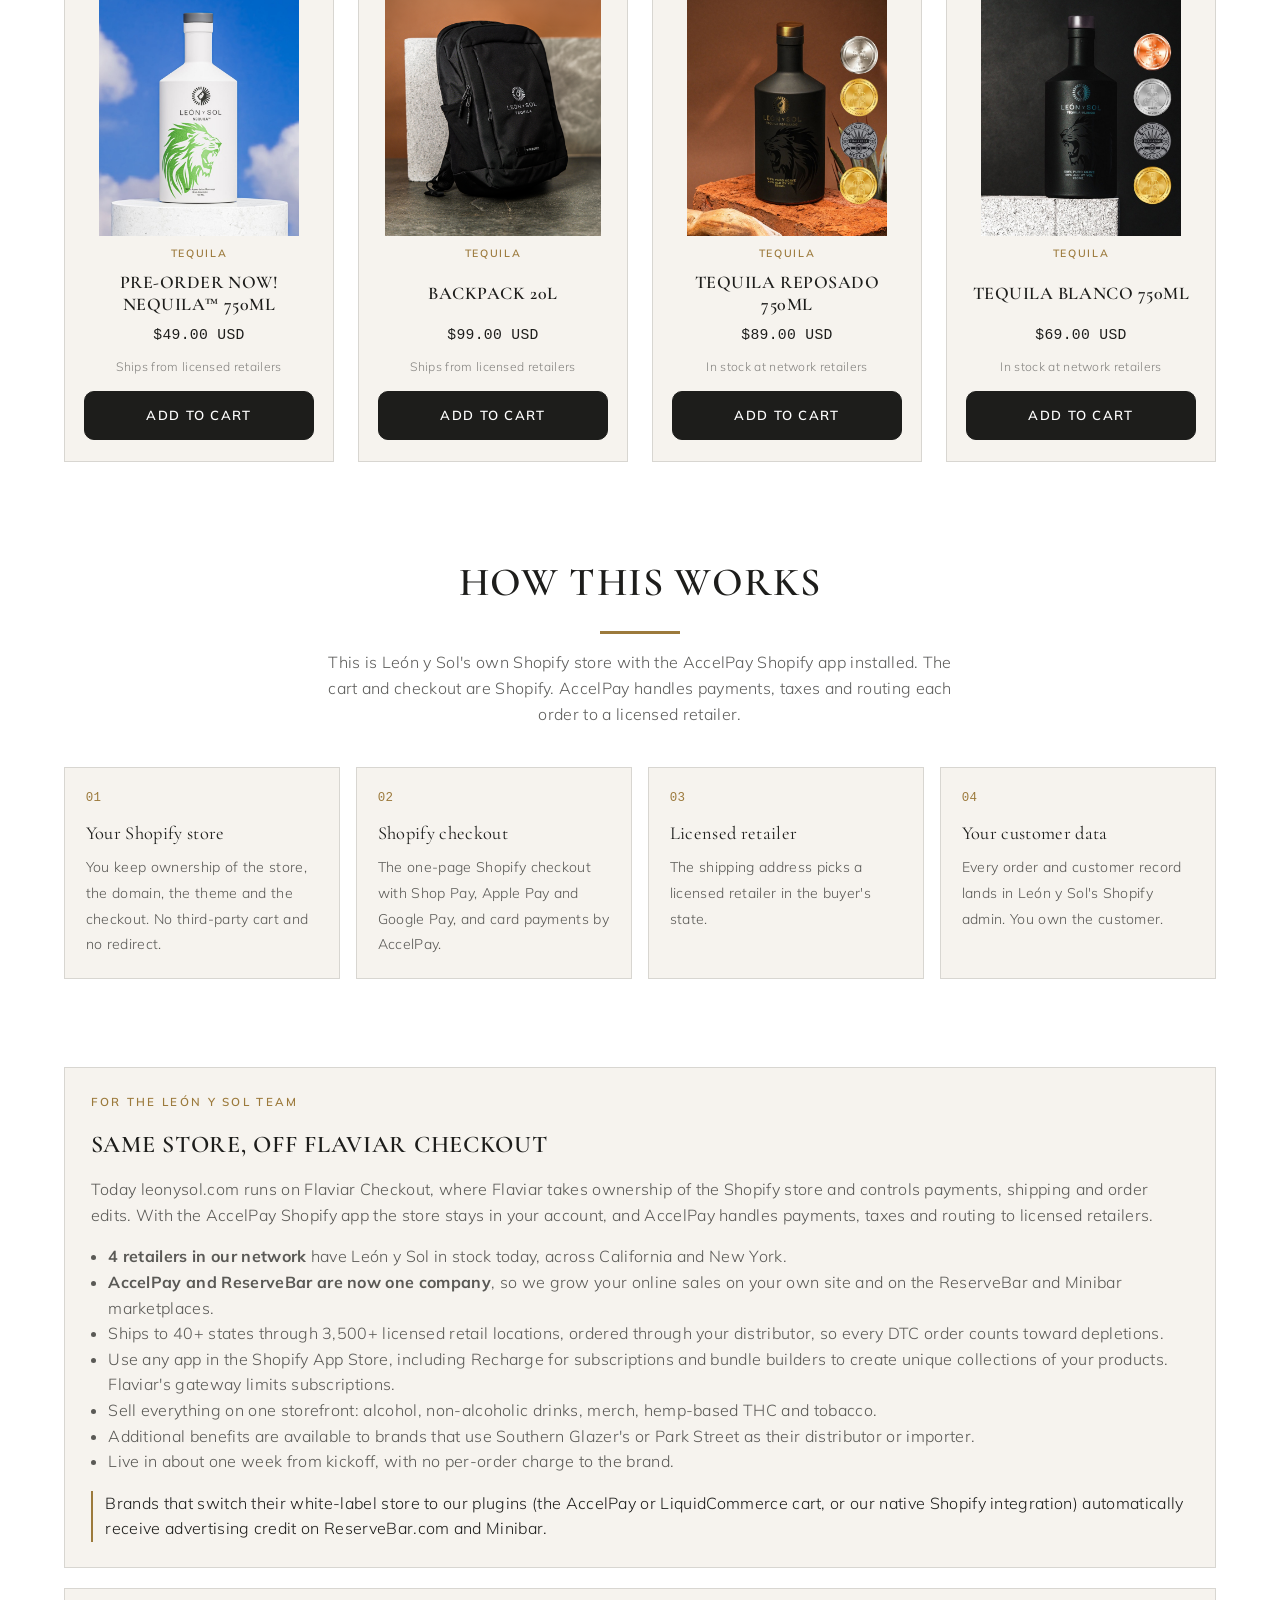
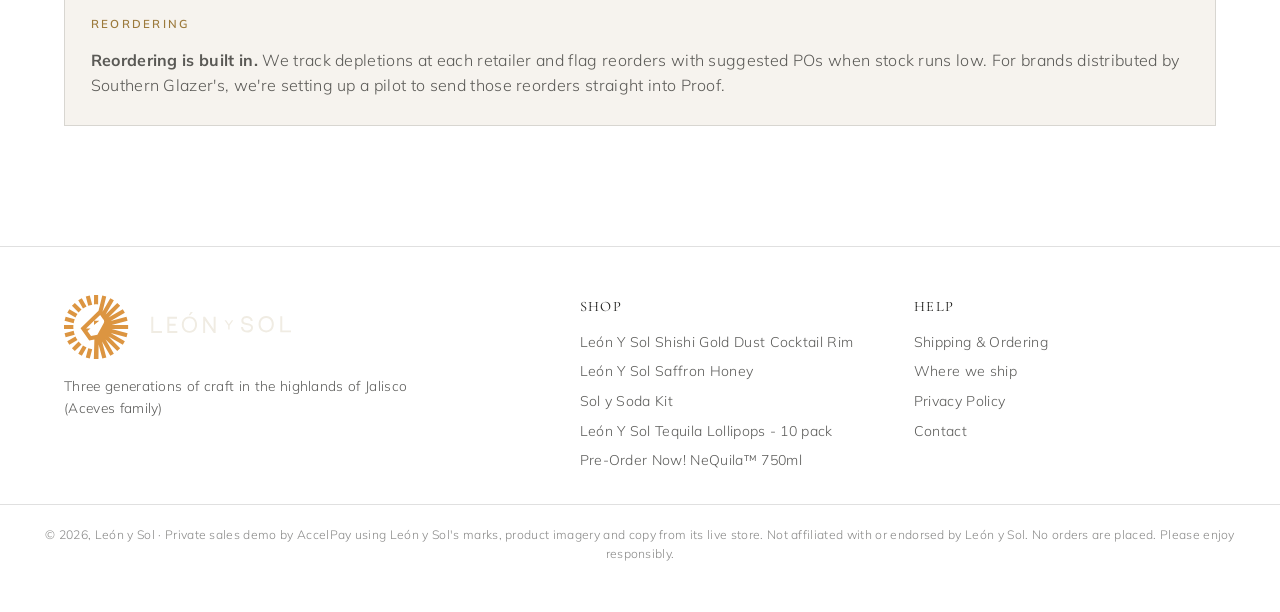
==== commit 697cf022: "Lead with AccelPay + ReserveBar one-company value prop" ====
--- a/index.html
+++ b/index.html
@@ -69,7 +69,7 @@
     <div class="eyebrow">For the León y Sol team</div>
     <h2>Same store, off Flaviar Checkout</h2>
     <p style="margin:0 0 1rem">Today leonysol.com runs on Flaviar Checkout, where Flaviar takes ownership of the Shopify store and controls payments, shipping and order edits. With the AccelPay Shopify app the store stays in your account, and AccelPay handles payments, taxes and routing to licensed retailers.</p>
-    <ul style="margin:0 0 1rem;padding-left:1.1rem"><li><b>4 retailers in our network</b> have León y Sol in stock today, across California and New York.</li><li>Ships to 40+ states through 3,500+ licensed retail locations, ordered through your distributor, so every DTC order counts toward depletions.</li><li>Use any app in the Shopify App Store, including Recharge for subscriptions and bundle builders to create unique collections of your products. Flaviar's gateway limits subscriptions.</li><li>Sell everything on one storefront: alcohol, non-alcoholic drinks, merch, hemp-based THC and tobacco.</li><li>Additional benefits are available to brands that use Southern Glazer's or Park Street as their distributor or importer.</li><li>Live in about one week from kickoff, with no per-order charge to the brand.</li></ul>
+    <ul style="margin:0 0 1rem;padding-left:1.1rem"><li><b>4 retailers in our network</b> have León y Sol in stock today, across California and New York.</li><li><b>AccelPay and ReserveBar are now one company</b>, so we grow your online sales on your own site and on the ReserveBar and Minibar marketplaces.</li><li>Ships to 40+ states through 3,500+ licensed retail locations, ordered through your distributor, so every DTC order counts toward depletions.</li><li>Use any app in the Shopify App Store, including Recharge for subscriptions and bundle builders to create unique collections of your products. Flaviar's gateway limits subscriptions.</li><li>Sell everything on one storefront: alcohol, non-alcoholic drinks, merch, hemp-based THC and tobacco.</li><li>Additional benefits are available to brands that use Southern Glazer's or Park Street as their distributor or importer.</li><li>Live in about one week from kickoff, with no per-order charge to the brand.</li></ul>
     <p class="credit">Brands that switch their white-label store to our plugins (the AccelPay or LiquidCommerce cart, or our native Shopify integration) automatically receive advertising credit on ReserveBar.com and Minibar.</p>
   </div>
   <div class="panel">
